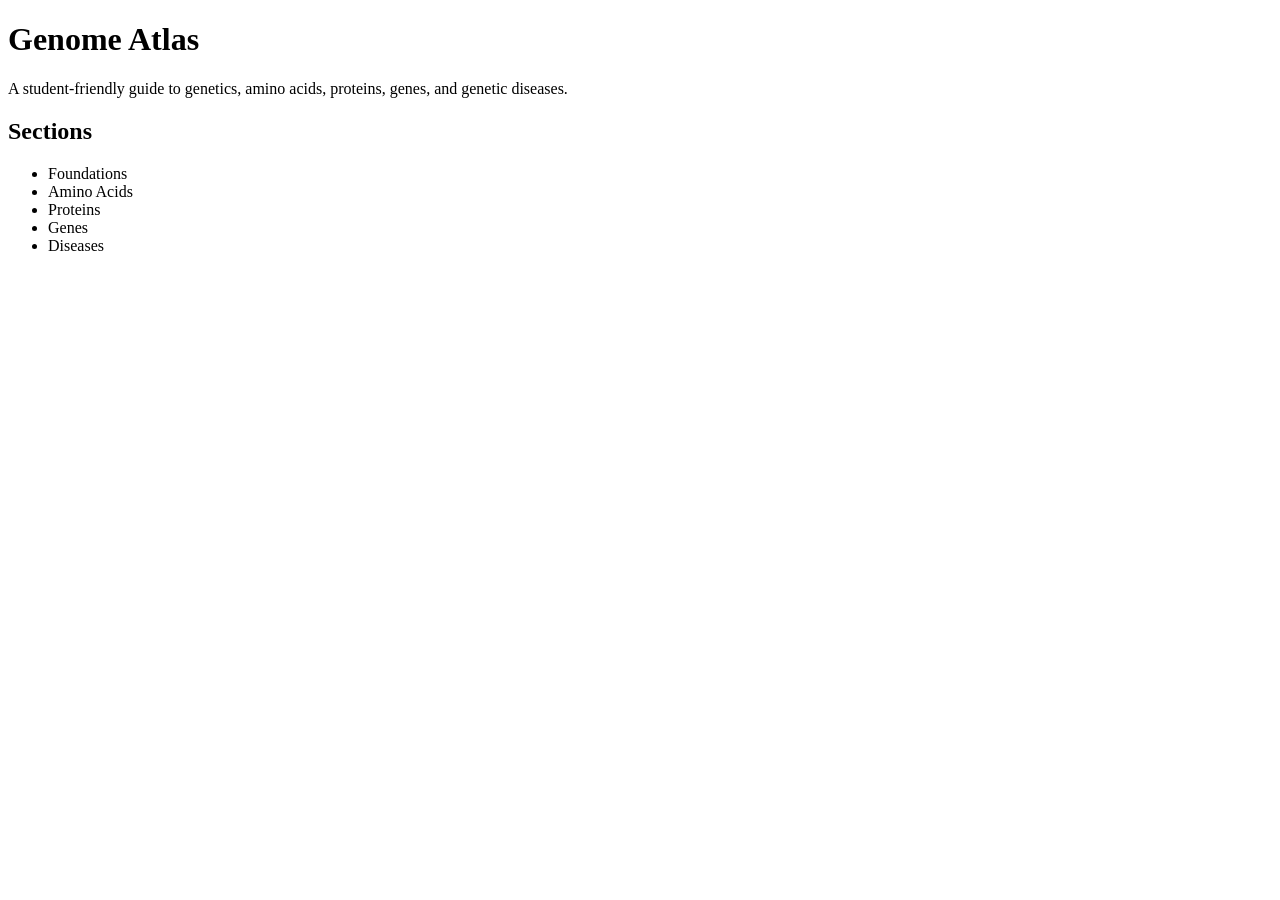
==== index.html @ 86a836ce "Add Google Fonts stylesheet link to index.html" ====
<!DOCTYPE html>
<html>
<head>
  <title>Genome Atlas</title>
  <link href="https://fonts.googleapis.com/css2?family=Didact+Gothic&display=swap" rel="stylesheet">
</head>
<body>
  <h1>Genome Atlas</h1>

  <p>
    A student-friendly guide to genetics, amino acids,
    proteins, genes, and genetic diseases.
  </p>

  <h2>Sections</h2>

  <ul>
    <li>Foundations</li>
    <li>Amino Acids</li>
    <li>Proteins</li>
    <li>Genes</li>
    <li>Diseases</li>
  </ul>
</body>
</html>
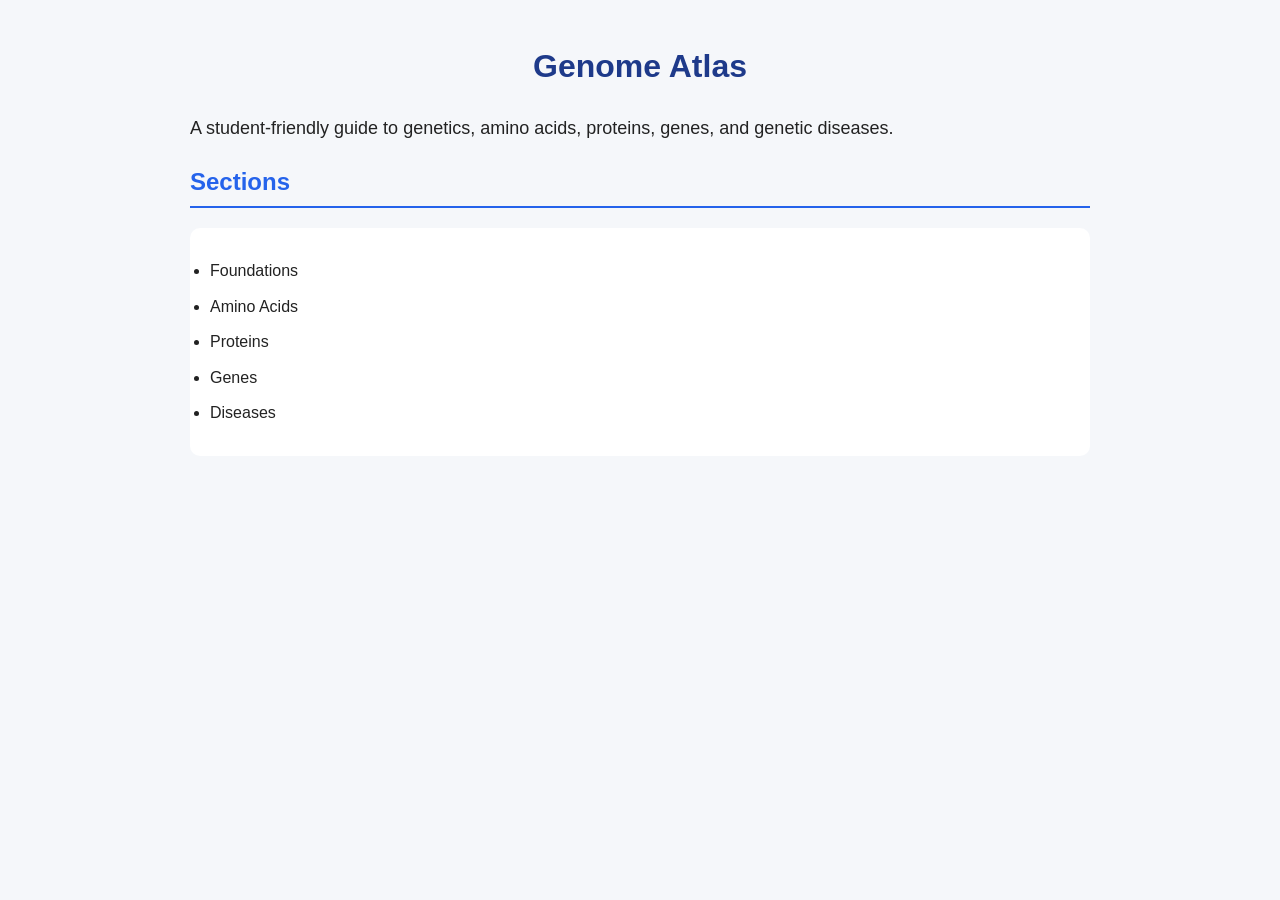
==== commit 19a6c20d: "Add link to external stylesheet in index.html" ====
--- a/index.html
+++ b/index.html
@@ -3,6 +3,8 @@
 <head>
   <title>Genome Atlas</title>
   <link href="https://fonts.googleapis.com/css2?family=Didact+Gothic&display=swap" rel="stylesheet">
+  <link rel="stylesheet" href="style.css">
+</head>
 </head>
 <body>
   <h1>Genome Atlas</h1>
--- a/style.css
+++ b/style.css
@@ -0,0 +1,34 @@
+body {
+  font-family: 'Didact Gothic', sans-serif;
+  max-width: 900px;
+  margin: auto;
+  padding: 20px;
+  line-height: 1.6;
+  background-color: #f5f7fa;
+  color: #222;
+}
+
+h1 {
+  color: #1e3a8a;
+  text-align: center;
+}
+
+h2 {
+  color: #2563eb;
+  border-bottom: 2px solid #2563eb;
+  padding-bottom: 5px;
+}
+
+p {
+  font-size: 18px;
+}
+
+ul {
+  background: white;
+  padding: 20px;
+  border-radius: 10px;
+}
+
+li {
+  margin: 10px 0;
+}
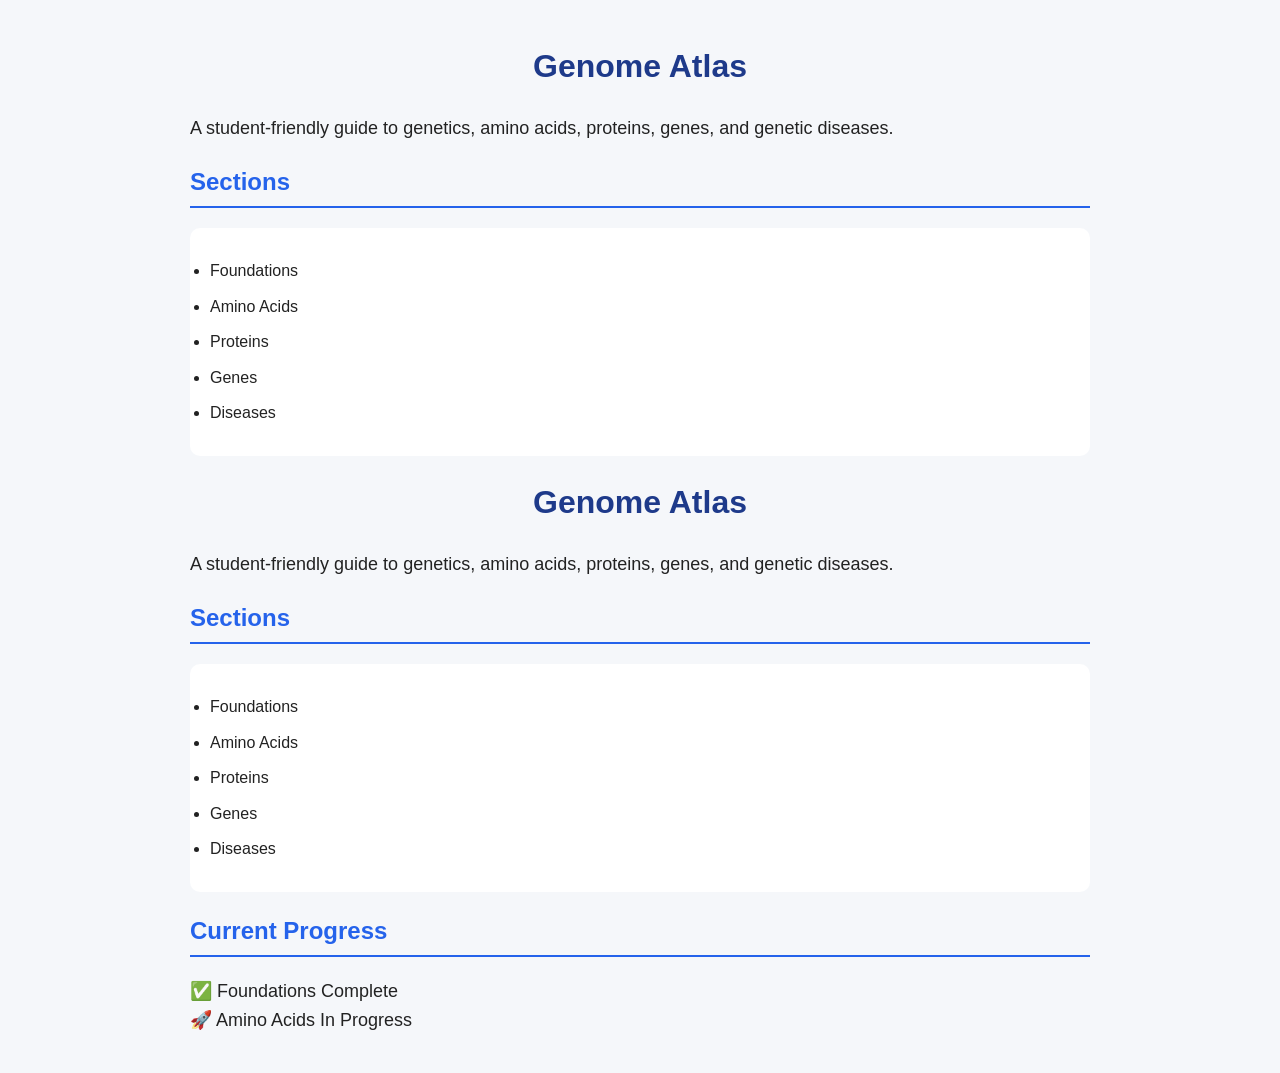
==== commit 13fbdd1c: "Add Genome Atlas content and structure to index.html Added content for Genome Atlas including sectio" ====
--- a/index.html
+++ b/index.html
@@ -23,5 +23,29 @@
     <li>Genes</li>
     <li>Diseases</li>
   </ul>
+<body>
+  <h1>Genome Atlas</h1>
+
+  <p>
+    A student-friendly guide to genetics, amino acids,
+    proteins, genes, and genetic diseases.
+  </p>
+
+  <h2>Sections</h2>
+
+  <ul>
+    <li>Foundations</li>
+    <li>Amino Acids</li>
+    <li>Proteins</li>
+    <li>Genes</li>
+    <li>Diseases</li>
+  </ul>
+
+  <h2>Current Progress</h2>
+
+  <p>
+    ✅ Foundations Complete<br>
+    🚀 Amino Acids In Progress
+  </p>
 </body>
 </html>
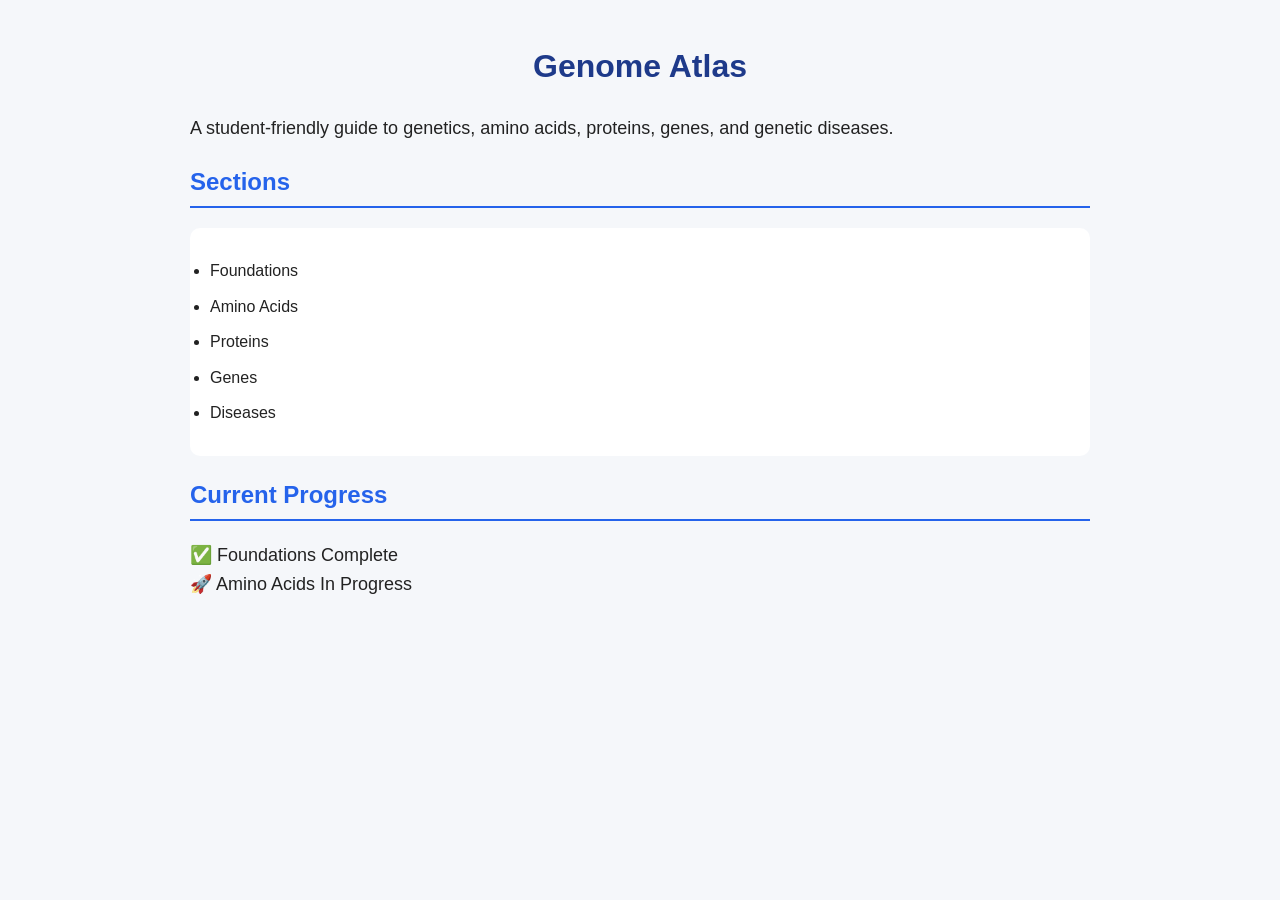
==== commit a8cbfa08: "Clean up index.html by removing content Removed introductory content and sections from the body." ====
--- a/index.html
+++ b/index.html
@@ -6,23 +6,7 @@
   <link rel="stylesheet" href="style.css">
 </head>
 </head>
-<body>
-  <h1>Genome Atlas</h1>
 
-  <p>
-    A student-friendly guide to genetics, amino acids,
-    proteins, genes, and genetic diseases.
-  </p>
-
-  <h2>Sections</h2>
-
-  <ul>
-    <li>Foundations</li>
-    <li>Amino Acids</li>
-    <li>Proteins</li>
-    <li>Genes</li>
-    <li>Diseases</li>
-  </ul>
 <body>
   <h1>Genome Atlas</h1>
 
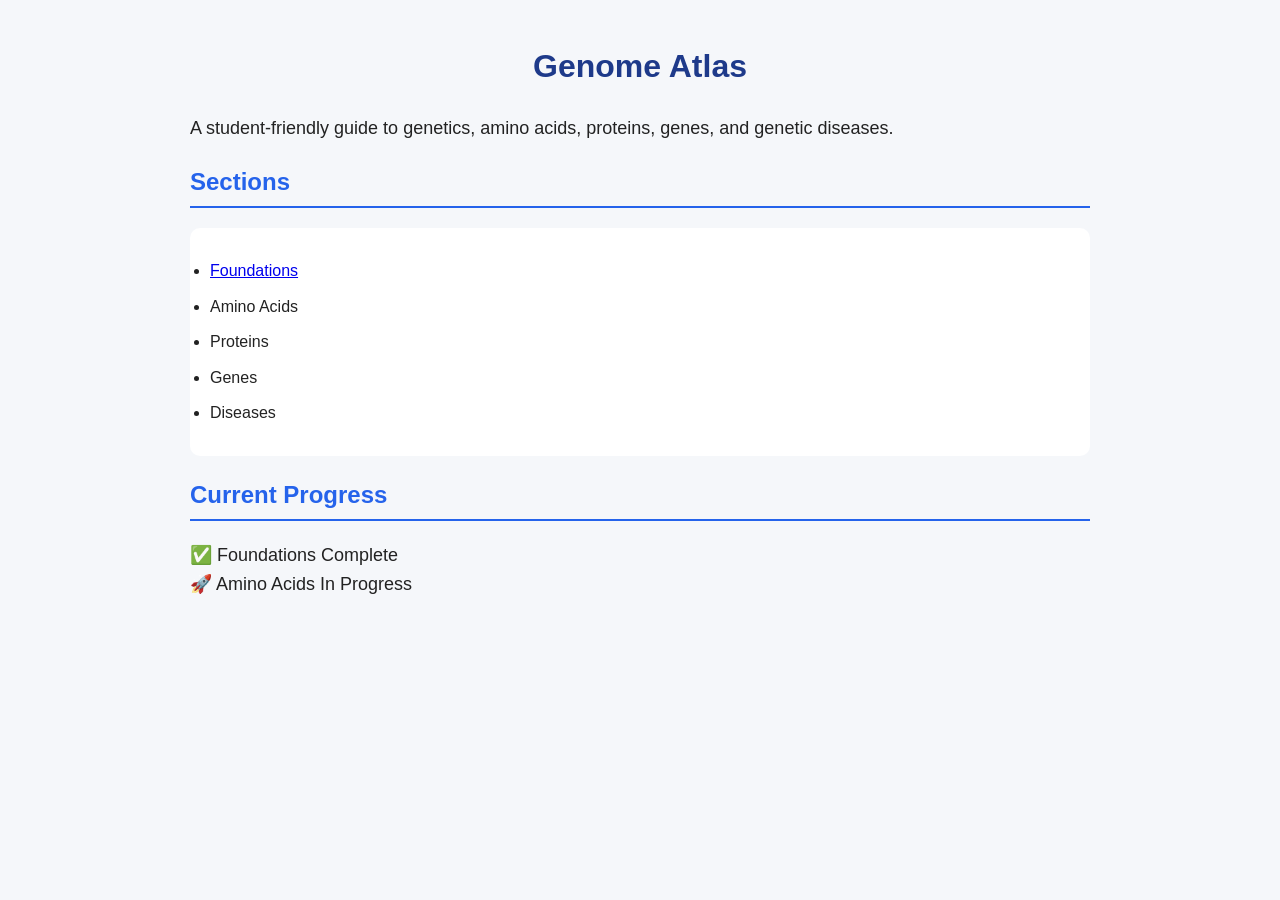
==== commit 7a7386d7: "Update index.html" ====
--- a/index.html
+++ b/index.html
@@ -18,7 +18,7 @@
   <h2>Sections</h2>
 
   <ul>
-    <li>Foundations</li>
+    <li><a href="foundations.html">Foundations</a></li>
     <li>Amino Acids</li>
     <li>Proteins</li>
     <li>Genes</li>
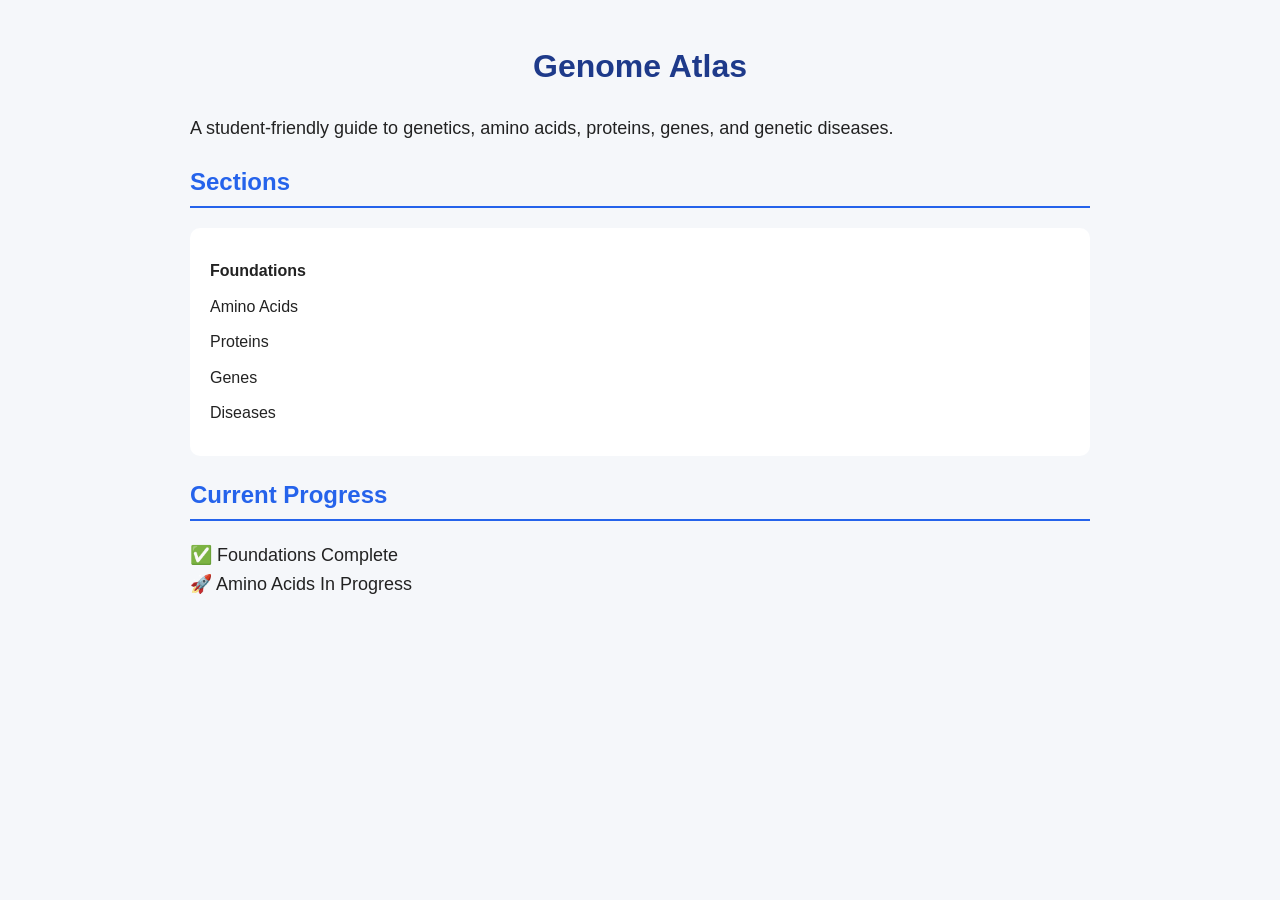
==== commit 1b8d3a2a: "Add favicon link to index.html" ====
--- a/index.html
+++ b/index.html
@@ -4,6 +4,7 @@
   <title>Genome Atlas</title>
   <link href="https://fonts.googleapis.com/css2?family=Didact+Gothic&display=swap" rel="stylesheet">
   <link rel="stylesheet" href="style.css">
+  <link rel="icon" href="favicon.svg" type="image/svg+xml">
 </head>
 </head>
 
--- a/style.css
+++ b/style.css
@@ -27,8 +27,21 @@
   background: white;
   padding: 20px;
   border-radius: 10px;
+  list-style-type: none;
 }
 
 li {
   margin: 10px 0;
 }
+
+a {
+  text-decoration: none;
+  color: inherit;
+  font-weight: bold;
+}
+
+a:hover {
+  color: #2563eb;
+}
+  color: #1e3a8a;
+}
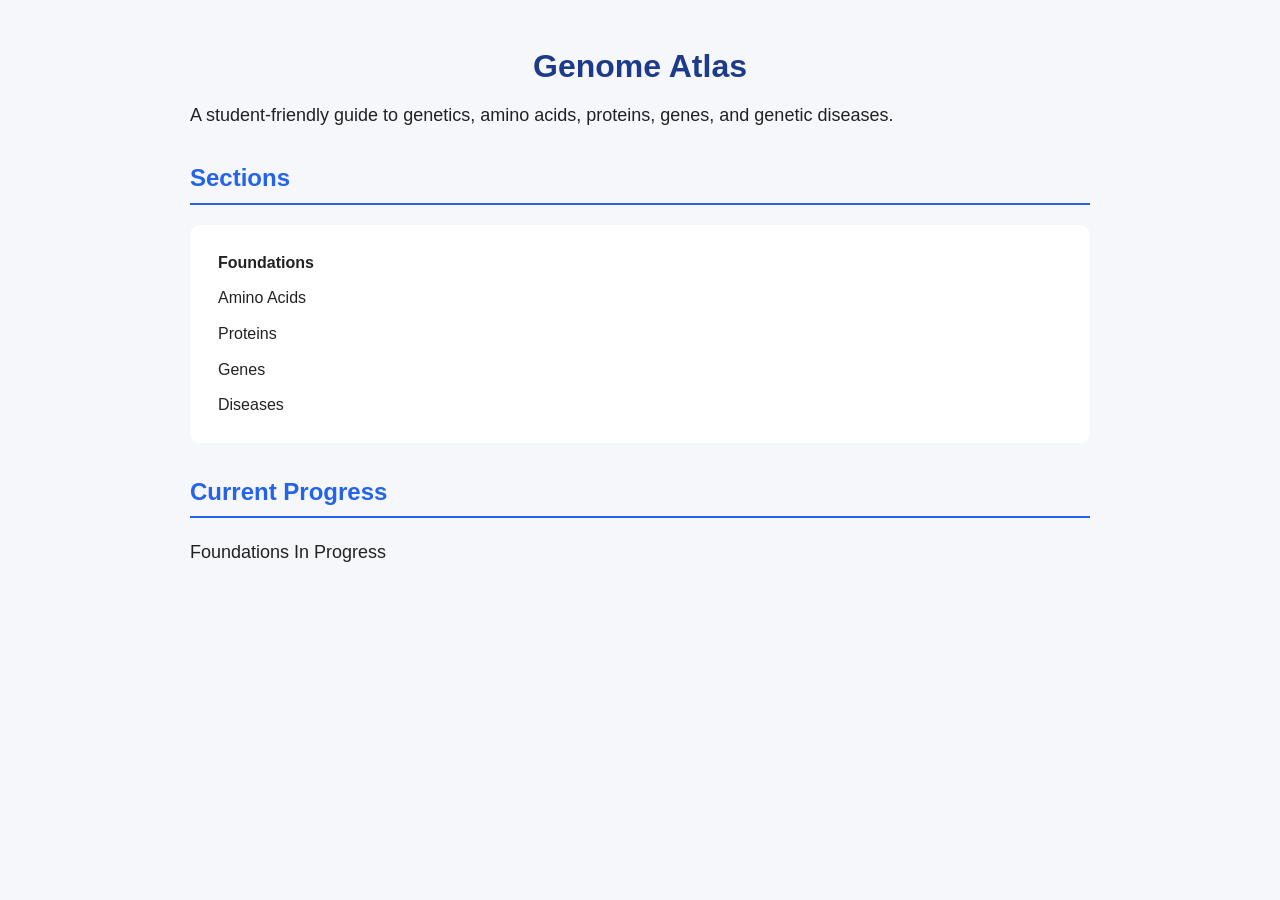
==== commit 7089860b: "Update progress status in index.html" ====
--- a/index.html
+++ b/index.html
@@ -1,23 +1,20 @@
 <!DOCTYPE html>
-<html>
+<html lang="en">
 <head>
+  <meta charset="UTF-8">
+  <meta name="viewport" content="width=device-width, initial-scale=1.0">
   <title>Genome Atlas</title>
   <link href="https://fonts.googleapis.com/css2?family=Didact+Gothic&display=swap" rel="stylesheet">
   <link rel="stylesheet" href="style.css">
   <link rel="icon" href="favicon.svg" type="image/svg+xml">
 </head>
-</head>
-
 <body>
   <h1>Genome Atlas</h1>
-
   <p>
     A student-friendly guide to genetics, amino acids,
     proteins, genes, and genetic diseases.
   </p>
-
   <h2>Sections</h2>
-
   <ul>
     <li><a href="foundations.html">Foundations</a></li>
     <li>Amino Acids</li>
@@ -25,12 +22,9 @@
     <li>Genes</li>
     <li>Diseases</li>
   </ul>
-
   <h2>Current Progress</h2>
-
   <p>
-    ✅ Foundations Complete<br>
-    🚀 Amino Acids In Progress
+    Foundations In Progress
   </p>
 </body>
 </html>
--- a/style.css
+++ b/style.css
@@ -7,41 +7,36 @@
   background-color: #f5f7fa;
   color: #222;
 }
-
 h1 {
   color: #1e3a8a;
   text-align: center;
+  margin-bottom: 8px;
 }
-
 h2 {
   color: #2563eb;
   border-bottom: 2px solid #2563eb;
   padding-bottom: 5px;
+  margin-top: 30px;
 }
-
 p {
   font-size: 18px;
+  margin-top: 6px;
 }
-
 ul {
   background: white;
-  padding: 20px;
+  padding: 15px 20px;
   border-radius: 10px;
   list-style-type: none;
 }
-
 li {
   margin: 10px 0;
+  padding-left: 8px;
 }
-
 a {
   text-decoration: none;
   color: inherit;
   font-weight: bold;
 }
-
-a:hover {
+a:hover {        /* fixed: removed the space */
   color: #2563eb;
 }
-  color: #1e3a8a;
-}
